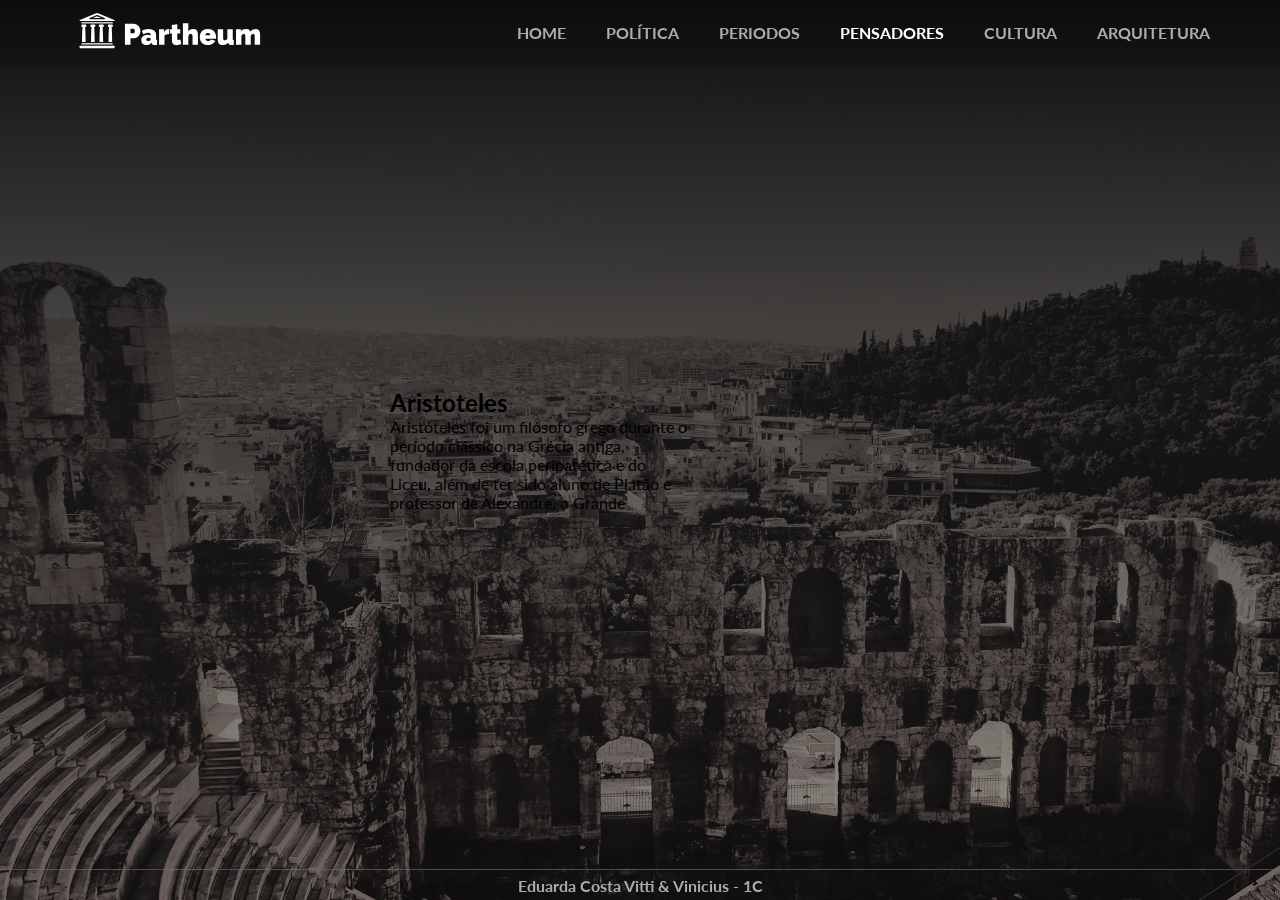
==== pensadores.html @ f6223f7d "Initial Commit" ====
<!DOCTYPE html>
<html lang="pt">
  <head>
    <meta charset="UTF-8" />
    <meta http-equiv="X-UA-Compatible" content="IE=edge" />
    <meta name="viewport" content="width=device-width, initial-scale=1.0" />
    <link rel="preconnect" href="https://fonts.gstatic.com" />
    <link
      href="https://fonts.googleapis.com/css2?family=Lato:ital,wght@0,100;0,300;0,400;0,700;0,900;1,100;1,300;1,400;1,700;1,900&family=Prata&display=swap"
      rel="stylesheet"
    />
    <link rel="stylesheet" href="./assets/css/styles.css" />
    <title>Grecia Antiga</title>
  </head>
  <body>
    <div class="main-container pensadores">
      <header>
        <div>
          <img src="assets/img/logo.svg" />
        </div>
        <nav>
          <ul>
            <li><a href="/index.html">Home</a></li>
            <li><a href="/categorias.html">Política</a></li>
            <li><a href="/periodos.html">Periodos</a></li>
            <li><a class="active" href="/pensadores.html">Pensadores</a></li>
            <li><a href="/pensadores.html">Cultura</a></li>
            <li><a href="/pensadores.html">Arquitetura</a></li>
          </ul>
        </nav>
      </header>
      <main>
        <section class="pensador">
          <div>
            <h2>Aristoteles</h2>
            <p>
              Aristóteles foi um filósofo grego durante o período clássico na
              Grécia antiga, fundador da escola peripatética e do Liceu, além de
              ter sido aluno de Platão e professor de Alexandre, o Grande
            </p>
          </div>
        </section>
      </main>
      <footer>
        <h6>Eduarda Costa Vitti & Vinicius - 1C</h6>
      </footer>
    </div>
  </body>
</html>
---- assets/css/styles.css ----
@import url("https://fonts.googleapis.com/css2?family=Lato:ital,wght@0,100;0,300;0,400;0,700;0,900;1,100;1,300;1,400;1,700;1,900&family=Prata&display=swap");
:root {
  --primary: #f69e4c;
  --white: #ffffff;
  --grey: #acacac;
  --grey-dark: rgba(114, 114, 114, 0.6);
}

* {
  padding: 0;
  margin: 0;
  box-sizing: border-box;
  -webkit-user-select: none;
     -moz-user-select: none;
      -ms-user-select: none;
          user-select: none;
  scroll-behavior: smooth;
  font-family: "Lato", sans-serif;
}

html,
body {
  width: 100vw;
  height: 100vh;
}

.main-container {
  width: 100%;
  height: 100%;
  display: flex;
  flex-direction: column;
}

.home {
  background: url("../img/home.png");
}

.pensadores {
  background: url("../img/pensamento.png");
}

header {
  width: 100%;
  height: 65px;
  padding: 10px 50px;
  display: flex;
  flex-direction: row;
  align-items: center;
  justify-content: space-between;
  position: fixed;
  top: 0;
  background-color: rgba(0, 0, 0, 0.15);
}
header img {
  height: 50%;
  margin: 0 10px;
}
header nav {
  height: 100%;
  display: flex;
  align-items: center;
}
header nav ul {
  display: inline-flex;
  justify-content: center;
  list-style: none;
  min-width: 600px;
}
header nav ul li {
  margin: 0 20px;
  font-weight: 700;
}
header nav ul li a {
  color: var(--grey);
  text-decoration: none;
  text-transform: uppercase;
}
header nav ul li a.active {
  color: var(--white);
}
header nav ul li a:hover {
  color: var(--white);
}

main {
  width: 100%;
  height: 100%;
  display: flex;
  justify-content: center;
  align-items: center;
}
main div.main-title {
  max-width: 60%;
  display: flex;
  flex-direction: column;
  justify-content: center;
  align-items: center;
}
main div.main-title h1 {
  color: var(--primary);
  font-family: "Prata", serif;
  font-weight: 400;
  font-size: 72pt;
  text-align: center;
}
main div.main-title p {
  width: 60%;
  color: var(--white);
  font-size: 16pt;
  text-align: center;
}

footer {
  width: 100%;
  height: 30px;
  padding: 15px;
  position: fixed;
  bottom: 0;
  display: flex;
  justify-content: center;
  align-items: center;
  border-top: 1px solid var(--grey-dark);
}
footer h6 {
  font-size: 12pt;
  color: var(--grey);
}

section.pensador {
  width: 500px;
}
section.pensador div {
  width: 300px;
}/*# sourceMappingURL=styles.css.map */
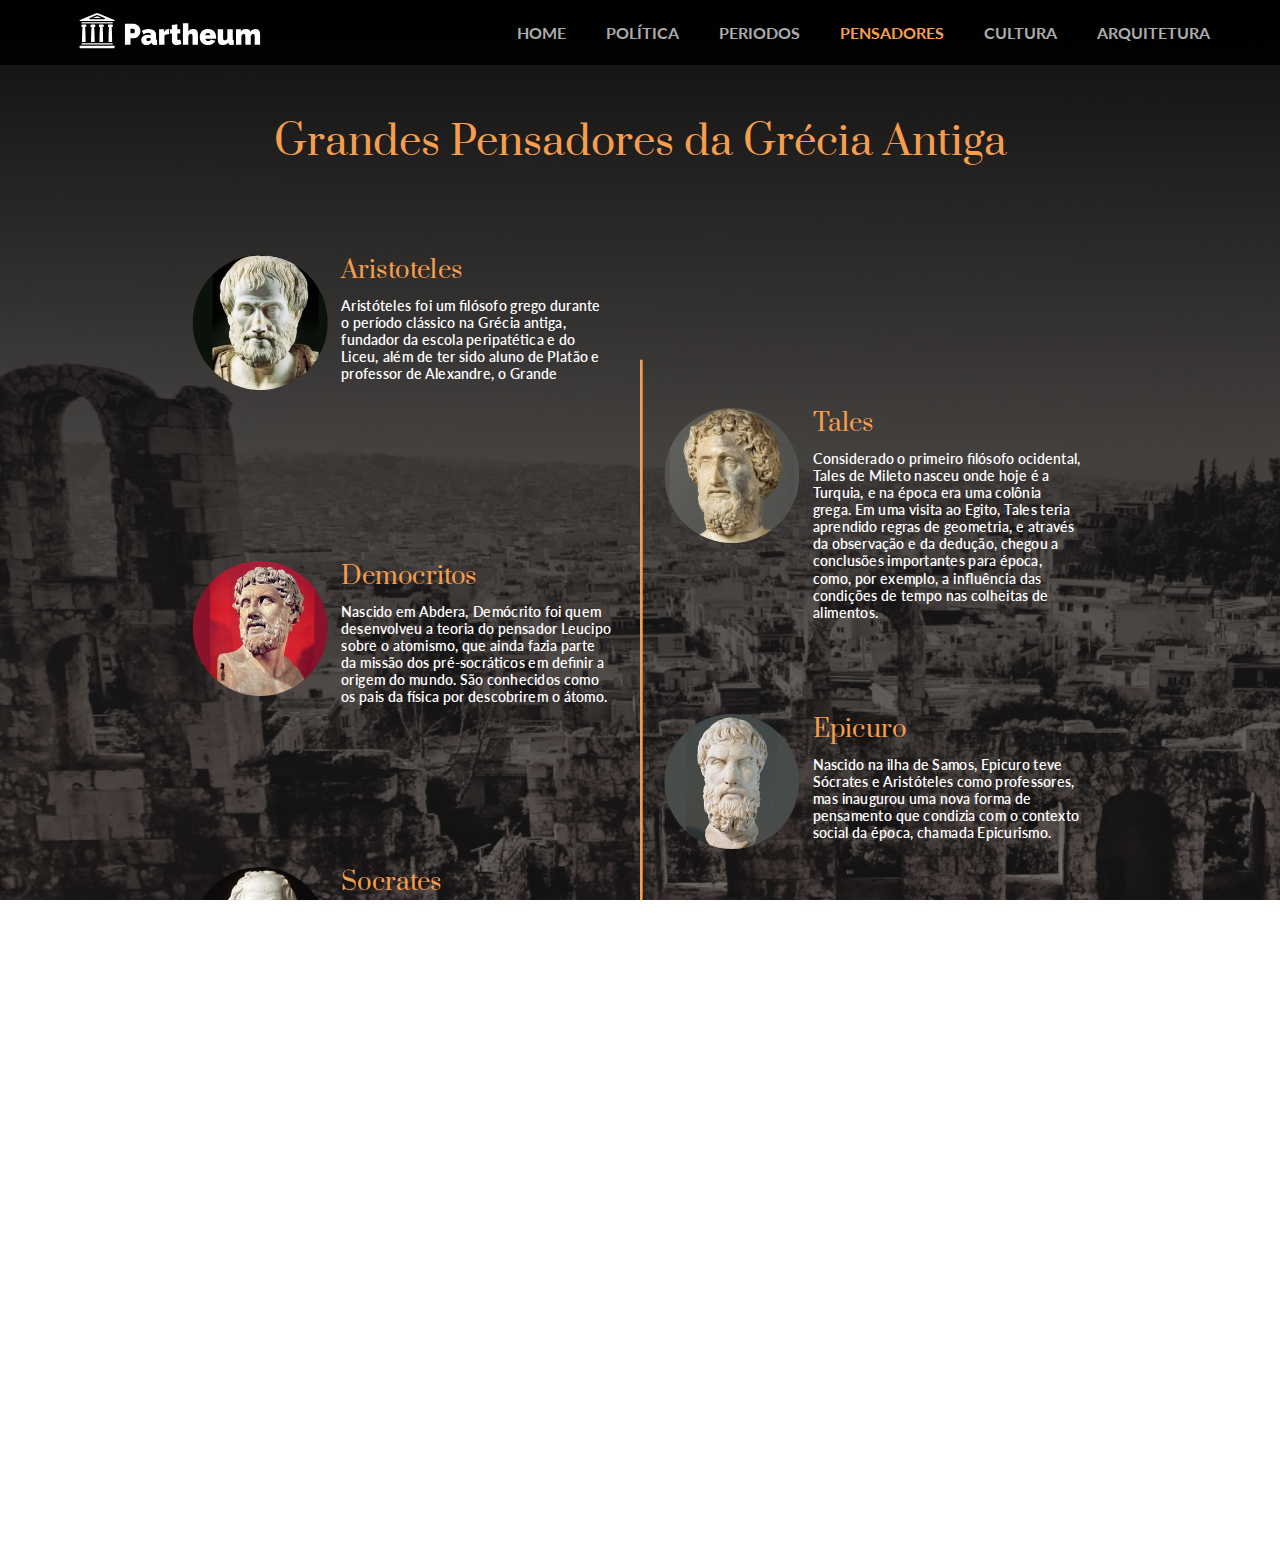
==== commit 5637673b: "Second Commit" ====
--- a/pensadores.html
+++ b/pensadores.html
@@ -12,7 +12,7 @@
     <link rel="stylesheet" href="./assets/css/styles.css" />
     <title>Grecia Antiga</title>
   </head>
-  <body>
+  <body class="allow-overflow">
     <div class="main-container pensadores">
       <header>
         <div>
@@ -21,25 +21,154 @@
         <nav>
           <ul>
             <li><a href="/index.html">Home</a></li>
-            <li><a href="/categorias.html">Política</a></li>
+            <li><a href="/politica.html">Política</a></li>
             <li><a href="/periodos.html">Periodos</a></li>
-            <li><a class="active" href="/pensadores.html">Pensadores</a></li>
-            <li><a href="/pensadores.html">Cultura</a></li>
-            <li><a href="/pensadores.html">Arquitetura</a></li>
+            <li><a href="#" class="active">Pensadores</a></li>
+            <li><a href="/cultura.html">Cultura</a></li>
+            <li><a href="/arquitetura.html">Arquitetura</a></li>
           </ul>
         </nav>
       </header>
       <main>
-        <section class="pensador">
-          <div>
-            <h2>Aristoteles</h2>
-            <p>
-              Aristóteles foi um filósofo grego durante o período clássico na
-              Grécia antiga, fundador da escola peripatética e do Liceu, além de
-              ter sido aluno de Platão e professor de Alexandre, o Grande
-            </p>
+        <h1>Grandes Pensadores da Grécia Antiga</h1>
+        <div class="section-wrapper">
+          <div class="row">
+            <section class="pensador">
+              <div class="img-pensador aristoteles"></div>
+              <div class="pensador-textos">
+                <div>
+                  <h2>Aristoteles</h2>
+                  <p>
+                    Aristóteles foi um filósofo grego durante o período clássico
+                    na Grécia antiga, fundador da escola peripatética e do
+                    Liceu, além de ter sido aluno de Platão e professor de
+                    Alexandre, o Grande
+                  </p>
+                </div>
+              </div>
+            </section>
           </div>
-        </section>
+          <div class="row right">
+            <section class="pensador">
+              <div class="img-pensador tales"></div>
+              <div class="pensador-textos">
+                <div>
+                  <h2>Tales</h2>
+                  <p>
+                    Considerado o primeiro filósofo ocidental, Tales de Mileto
+                    nasceu onde hoje é a Turquia, e na época era uma colônia
+                    grega. Em uma visita ao Egito, Tales teria aprendido regras
+                    de geometria, e através da observação e da dedução, chegou a
+                    conclusões importantes para época, como, por exemplo, a
+                    influência das condições de tempo nas colheitas de
+                    alimentos.
+                  </p>
+                </div>
+              </div>
+            </section>
+          </div>
+          <div class="row">
+            <section class="pensador">
+              <div class="img-pensador democritos"></div>
+              <div class="pensador-textos">
+                <div>
+                  <h2>Democritos</h2>
+                  <p>
+                    Nascido em Abdera, Demócrito foi quem desenvolveu a teoria
+                    do pensador Leucipo sobre o atomismo, que ainda fazia parte
+                    da missão dos pré-socráticos em definir a origem do mundo.
+                    São conhecidos como os pais da física por descobrirem o
+                    átomo.
+                  </p>
+                </div>
+              </div>
+            </section>
+          </div>
+          <div class="row right">
+            <section class="pensador">
+              <div class="img-pensador epicuro"></div>
+              <div class="pensador-textos">
+                <div>
+                  <h2>Epicuro</h2>
+                  <p>
+                    Nascido na ilha de Samos, Epicuro teve Sócrates e
+                    Aristóteles como professores, mas inaugurou uma nova forma
+                    de pensamento que condizia com o contexto social da época,
+                    chamada Epicurismo.
+                  </p>
+                </div>
+              </div>
+            </section>
+          </div>
+
+          <div class="row">
+            <section class="pensador">
+              <div class="img-pensador socrates"></div>
+              <div class="pensador-textos">
+                <div>
+                  <h2>Socrates</h2>
+                  <p>
+                    O homem que inaugurou uma nova fase da filosofia grega
+                    nasceu em Atenas, e nada se sabe sobe sua infância. Chegou a
+                    tentar carreira política quando jovem, mas não teve ideias
+                    bem aceitas. Serviu ao exército por um tempo, e depois de
+                    aposentado se dedicou à carreira de educador.
+                  </p>
+                </div>
+              </div>
+            </section>
+          </div>
+          <div class="row right">
+            <section class="pensador">
+              <div class="img-pensador platao"></div>
+              <div class="pensador-textos">
+                <div>
+                  <h2>Platão</h2>
+                  <p>
+                    Platão nasceu em Atenas em uma família nobre e, por isso,
+                    estudou uma variedade de matérias como leitura e escrita,
+                    música, pintura, e poesia. Sua família era de políticos
+                    importantes e esperava-se que o menino seguisse a mesma
+                    carreira.
+                  </p>
+                </div>
+              </div>
+            </section>
+          </div>
+          <div class="row">
+            <section class="pensador">
+              <div class="img-pensador pitagoras"></div>
+              <div class="pensador-textos">
+                <div>
+                  <h2>Pitagoras</h2>
+                  <p>
+                    Nascido na ilha de Samos, no mar Egeu, Grécia, Pitágoras
+                    chegou a estudar na Escola de Mileto também, mas seus
+                    conhecimentos matemáticos eram tão avançados, que o filósofo
+                    ultrapassou o mestre e seguiu em viagens para adquirir novos
+                    saberes.
+                  </p>
+                </div>
+              </div>
+            </section>
+          </div>
+          <div class="row right">
+            <section class="pensador">
+              <div class="img-pensador heraclito"></div>
+              <div class="pensador-textos">
+                <div>
+                  <h2>Heraclito</h2>
+                  <p>
+                    Nascido em uma família nobre em Éfeso, Heráclito é conhecido
+                    por afirmar que tudo estava em constante estado de
+                    transformação. Suas ideias eram a gênese do que conhecemos
+                    hoje por metafísica.
+                  </p>
+                </div>
+              </div>
+            </section>
+          </div>
+        </div>
       </main>
       <footer>
         <h6>Eduarda Costa Vitti & Vinicius - 1C</h6>
--- a/assets/css/styles.css
+++ b/assets/css/styles.css
@@ -18,38 +18,76 @@
   font-family: "Lato", sans-serif;
 }
 
+/* Works on Firefox */
+* {
+  scrollbar-width: thin;
+  scrollbar-color: orange rgba(0, 0, 0, 0.9);
+}
+
+/* Works on Chrome, Edge, and Safari */
+*::-webkit-scrollbar {
+  width: 8px;
+}
+
+*::-webkit-scrollbar-track {
+  background: rgba(0, 0, 0, 0.9);
+}
+
+*::-webkit-scrollbar-thumb {
+  background-color: var(--grey-dark);
+  height: 50%;
+  border-radius: 20px;
+}
+
 html,
 body {
   width: 100vw;
   height: 100vh;
+  overflow-x: hidden;
+  overflow-y: hidden;
+}
+
+.allow-overflow {
+  overflow-y: auto !important;
 }
 
 .main-container {
   width: 100%;
-  height: 100%;
+  height: auto;
   display: flex;
   flex-direction: column;
 }
 
 .home {
-  background: url("../img/home.png");
+  height: 100%;
+  background: url("../img/home.png") no-repeat;
+  background-size: cover;
 }
 
 .pensadores {
-  background: url("../img/pensamento.png");
+  background: url("../img/pensamento.png") no-repeat;
+  background-size: cover;
+  overflow-y: auto !important;
+}
+
+.cultura {
+  background: url("../img/cultura.png") no-repeat;
+  background-size: cover;
+  height: 100vh;
 }
 
 header {
   width: 100%;
   height: 65px;
+  z-index: 400;
   padding: 10px 50px;
   display: flex;
   flex-direction: row;
   align-items: center;
   justify-content: space-between;
-  position: fixed;
+  position: sticky;
   top: 0;
-  background-color: rgba(0, 0, 0, 0.15);
+  background-color: rgba(0, 0, 0, 0.9);
 }
 header img {
   height: 50%;
@@ -74,20 +112,30 @@
   color: var(--grey);
   text-decoration: none;
   text-transform: uppercase;
+  transition: all 0.3s ease-in;
 }
 header nav ul li a.active {
-  color: var(--white);
+  color: var(--primary);
 }
 header nav ul li a:hover {
-  color: var(--white);
+  color: var(--primary);
 }
 
 main {
   width: 100%;
   height: 100%;
   display: flex;
+  flex-direction: column;
   justify-content: center;
   align-items: center;
+}
+main h1 {
+  margin-top: 50px;
+  color: var(--primary);
+  font-family: "Prata", serif;
+  font-weight: 400;
+  font-size: 30pt;
+  text-align: center;
 }
 main div.main-title {
   max-width: 60%;
@@ -114,7 +162,7 @@
   width: 100%;
   height: 30px;
   padding: 15px;
-  position: fixed;
+  position: static;
   bottom: 0;
   display: flex;
   justify-content: center;
@@ -126,9 +174,192 @@
   color: var(--grey);
 }
 
+div.section-wrapper {
+  position: relative;
+  width: 80%;
+  display: flex;
+  flex-direction: column;
+  transform: scale(0.9);
+}
+div.section-wrapper .row {
+  display: flex;
+  flex-direction: row;
+  justify-content: flex-start;
+  margin-top: 20px;
+  align-items: center;
+}
+div.section-wrapper .right {
+  justify-content: flex-end;
+}
+div.section-wrapper::before {
+  content: "";
+  width: 3px;
+  position: absolute;
+  border-radius: 4px;
+  top: 10%;
+  left: 50%;
+  height: 80%;
+  background-color: var(--primary);
+}
+
 section.pensador {
   width: 500px;
-}
-section.pensador div {
+  height: 150px;
+  display: flex;
+  align-items: center;
+}
+section.pensador div.img-pensador {
+  width: 150px;
+  height: 150px;
+  border-radius: 50%;
+  margin: 15px;
+  transition: all 0.3s ease-in;
+}
+section.pensador div.img-pensador:hover {
+  transform: scale(1.2);
+  border: 2px solid var(--primary);
+}
+section.pensador div.aristoteles {
+  background: url("../img/pensadores/aristoteles.jpg") center #302020 no-repeat;
+  background-size: cover;
+}
+section.pensador div.tales {
+  background: url("../img/pensadores/tales.jpg") center #302020 no-repeat;
+  background-size: cover;
+}
+section.pensador div.democritos {
+  background: url("../img/pensadores/democritos.jpg") center #302020 no-repeat;
+  background-size: cover;
+}
+section.pensador div.epicuro {
+  background: url("../img/pensadores/epicuro.jpg") center #302020 no-repeat;
+  background-size: cover;
+}
+section.pensador div.pitagoras {
+  background: url("../img/pensadores/pitagoras.jpg") center #302020 no-repeat;
+  background-size: cover;
+}
+section.pensador div.socrates {
+  background: url("../img/pensadores/socrates.jpg") center #302020 no-repeat;
+  background-size: cover;
+}
+section.pensador div.platao {
+  background: url("../img/pensadores/platao.jpg") center #302020 no-repeat;
+  background-size: cover;
+}
+section.pensador div.heraclito {
+  background: url("../img/pensadores/heraclito.jpg") center #302020 no-repeat;
+  background-size: cover;
+}
+section.pensador div.pensador-textos {
   width: 300px;
+  height: 100%;
+}
+section.pensador div.pensador-textos h2 {
+  font-family: "Prata", serif;
+  font-size: 20pt;
+  font-weight: 500;
+  color: var(--primary);
+  margin-bottom: 10px;
+}
+section.pensador div.pensador-textos p {
+  font-weight: 600;
+  color: var(--white);
+}
+
+.row {
+  display: flex;
+}
+
+.pintura {
+  width: 250px;
+  height: auto;
+  max-height: 250px;
+  margin: 20px;
+  transition: all 1s ease;
+}
+.pintura .pintura-main {
+  width: 100%;
+  height: 100%;
+  display: flex;
+  flex-direction: column;
+}
+.pintura .pintura-main img {
+  width: 100%;
+  height: auto;
+}
+.pintura .pintura-main:hover {
+  height: auto;
+}
+.pintura .label {
+  width: 100%;
+  height: auto;
+  opacity: 0;
+  transition: all 0.5s ease;
+  color: #fff;
+  background-color: rgba(0, 0, 0, 0.5);
+  border-radius: 3px;
+  position: absolute;
+  top: 100%;
+  transition: all s ease;
+}
+.pintura .label p {
+  width: 100%;
+  font-weight: 600;
+  padding: 15px;
+  text-align: center;
+  transition: all 1.1s ease-in-out;
+}
+.pintura:hover {
+  transform: scale(1.2);
+  z-index: 90;
+  box-shadow: 0 0 5px rgba(202, 121, 29, 0.9);
+}
+
+#p1:hover {
+  transform: translateY(-60px);
+}
+#p1:hover > .pintura-main:hover div#lbl1 {
+  display: block;
+  opacity: 1;
+}
+
+#p2:hover {
+  transform: translateY(-60px);
+}
+#p2:hover > .pintura-main:hover div#lbl2 {
+  display: block;
+  opacity: 1;
+}
+
+#p3:hover {
+  transform: translateY(-60px);
+}
+#p3:hover > .pintura-main:hover div#lbl3 {
+  display: block;
+  opacity: 1;
+}
+
+#p4:hover {
+  transform: translateY(-60px);
+}
+#p4:hover > .pintura-main:hover div#lbl4 {
+  display: block;
+  opacity: 1;
+}
+
+#p5:hover {
+  transform: translateY(-60px);
+}
+#p5:hover > .pintura-main:hover div#lbl5 {
+  display: block;
+  opacity: 1;
+}
+
+#p6:hover {
+  transform: translateY(-60px);
+}
+#p6:hover > .pintura-main:hover div#lbl6 {
+  display: block;
+  opacity: 1;
 }/*# sourceMappingURL=styles.css.map */